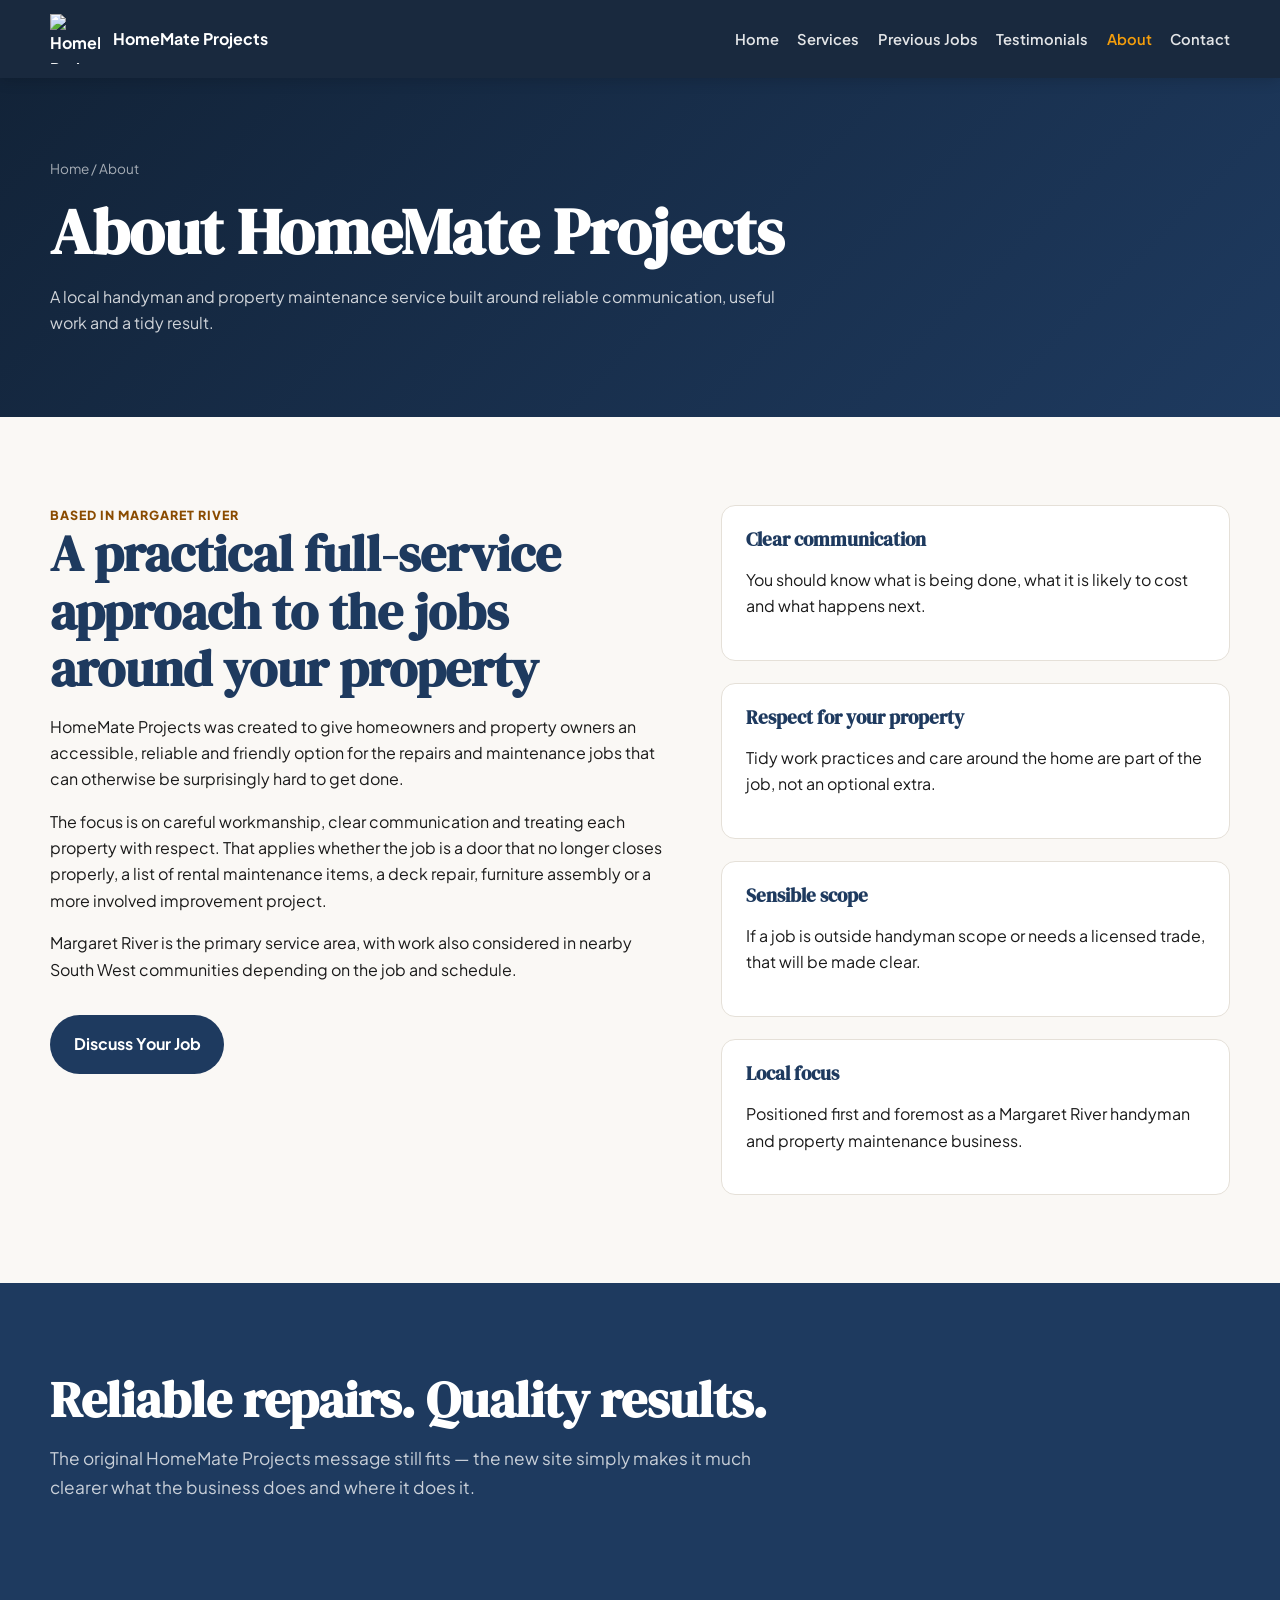
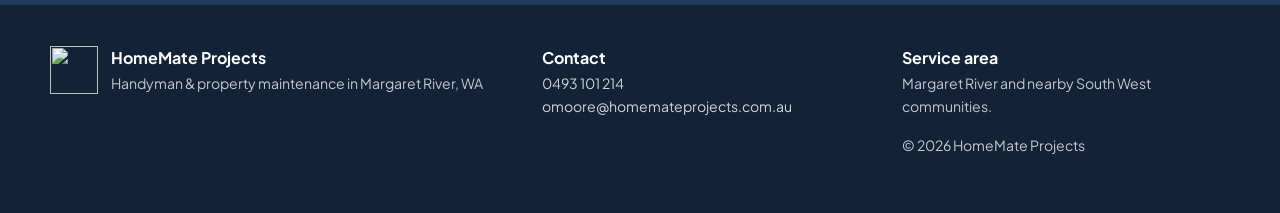
==== about.html @ aeacfdf2 "Add About page" ====
<!doctype html><html lang="en-AU"><head><meta charset="utf-8"><meta name="viewport" content="width=device-width,initial-scale=1"><title>About HomeMate Projects | Margaret River Handyman</title><meta name="description" content="About HomeMate Projects, a Margaret River handyman and property maintenance service focused on reliable repairs, clear communication and quality workmanship."><link rel="canonical" href="https://homemateprojects.com.au/about.html"><link rel="preconnect" href="https://fonts.googleapis.com"><link rel="preconnect" href="https://fonts.gstatic.com" crossorigin><link href="https://fonts.googleapis.com/css2?family=DM+Serif+Display&family=Plus+Jakarta+Sans:wght@400;500;600;700;800&display=swap" rel="stylesheet"><link rel="stylesheet" href="assets/styles.css"></head><body><header class="site-header"><div class="container nav"><a class="brand" href="index.html"><img src="https://homemateprojects.com.au/Circle-Logo.png" alt="HomeMate Projects logo"><span>HomeMate Projects</span></a><button class="menu-btn" aria-label="Toggle menu" aria-expanded="false">☰</button><nav class="nav-links" aria-label="Main navigation"><a href="index.html">Home</a><a href="services.html">Services</a><a href="previous-jobs.html">Previous Jobs</a><a href="testimonials.html">Testimonials</a><a href="about.html" aria-current="page">About</a><a href="contact.html">Contact</a></nav></div></header>
<main><section class="page-hero"><div class="container"><div class="breadcrumbs">Home / About</div><h1>About HomeMate Projects</h1><p>A local handyman and property maintenance service built around reliable communication, useful work and a tidy result.</p></div></section><section class="section"><div class="container split"><div><div class="kicker">Based in Margaret River</div><h2 class="section-title">A practical full-service approach to the jobs around your property</h2><p>HomeMate Projects was created to give homeowners and property owners an accessible, reliable and friendly option for the repairs and maintenance jobs that can otherwise be surprisingly hard to get done.</p><p>The focus is on careful workmanship, clear communication and treating each property with respect. That applies whether the job is a door that no longer closes properly, a list of rental maintenance items, a deck repair, furniture assembly or a more involved improvement project.</p><p>Margaret River is the primary service area, with work also considered in nearby South West communities depending on the job and schedule.</p><div class="actions"><a class="btn btn-navy" href="contact.html">Discuss Your Job</a></div></div><div class="grid"><div class="service-block"><h3>Clear communication</h3><p>You should know what is being done, what it is likely to cost and what happens next.</p></div><div class="service-block"><h3>Respect for your property</h3><p>Tidy work practices and care around the home are part of the job, not an optional extra.</p></div><div class="service-block"><h3>Sensible scope</h3><p>If a job is outside handyman scope or needs a licensed trade, that will be made clear.</p></div><div class="service-block"><h3>Local focus</h3><p>Positioned first and foremost as a Margaret River handyman and property maintenance business.</p></div></div></div></section><section class="section navy"><div class="container"><h2 class="section-title">Reliable repairs. Quality results.</h2><p class="lead">The original HomeMate Projects message still fits — the new site simply makes it much clearer what the business does and where it does it.</p></div></section></main><footer class="footer"><div class="container footer-grid"><div><div class="footer-brand"><img src="https://homemateprojects.com.au/Circle-Logo.png" alt=""><div><strong>HomeMate Projects</strong><div class="small">Handyman & property maintenance in Margaret River, WA</div></div></div></div><div><strong>Contact</strong><p class="small"><a href="tel:0493101214">0493 101 214</a><br><a href="mailto:omoore@homemateprojects.com.au">omoore@homemateprojects.com.au</a></p></div><div><strong>Service area</strong><p class="small">Margaret River and nearby South West communities.</p><p class="small">© 2026 HomeMate Projects</p></div></div></footer><script src="assets/site.js"></script></body></html>
---- assets/styles.css ----
:root{--navy:#1e3a5f;--navy-dark:#122338;--navy-light:#2a4f7e;--amber:#8a4b00;--amber-light:#f59e0b;--amber-pale:#fef3c7;--cream:#faf8f5;--warm-gray:#f4f1ed;--text:#1a1a1a;--muted:#4b5563;--border:#e5e0d8;--white:#fff;--max:1180px}
*{box-sizing:border-box}html{scroll-behavior:smooth}body{margin:0;font-family:'Plus Jakarta Sans',Arial,sans-serif;background:var(--cream);color:var(--text);line-height:1.65}h1,h2,h3{font-family:'DM Serif Display',Georgia,serif;line-height:1.12;margin:0 0 1rem;color:var(--navy)}p{margin:0 0 1rem}a{color:inherit}.container{width:min(var(--max),calc(100% - 2rem));margin:auto}.site-header{position:sticky;top:0;z-index:50;background:rgba(18,35,56,.97);backdrop-filter:blur(10px);box-shadow:0 2px 14px rgba(0,0,0,.16)}.nav{height:78px;display:flex;align-items:center;justify-content:space-between;gap:1.5rem}.brand{display:flex;align-items:center;gap:.8rem;color:#fff;text-decoration:none;font-weight:700}.brand img{width:50px;height:50px;object-fit:contain}.nav-links{display:flex;align-items:center;gap:1.15rem}.nav-links a{color:rgba(255,255,255,.88);text-decoration:none;font-size:.92rem;font-weight:600}.nav-links a:hover,.nav-links a[aria-current=page]{color:var(--amber-light)}.menu-btn{display:none;background:none;border:0;color:#fff;font-size:1.5rem}.hero{position:relative;min-height:74vh;display:grid;place-items:center;background:linear-gradient(135deg,rgba(18,35,56,.94),rgba(30,58,95,.68)),url('https://homemateprojects.com.au/Deck-After.jpeg') center/cover}.hero-inner{padding:7rem 0 6rem;max-width:790px}.eyebrow{display:inline-flex;align-items:center;gap:.6rem;color:var(--amber-light);text-transform:uppercase;font-size:.76rem;font-weight:800;letter-spacing:.12em;margin-bottom:1rem}.eyebrow:before{content:'';width:28px;height:2px;background:currentColor}.hero h1{font-size:clamp(2.7rem,6vw,5.2rem);color:#fff;margin-bottom:1.3rem}.hero p{font-size:1.12rem;color:rgba(255,255,255,.84);max-width:680px}.actions{display:flex;gap:.8rem;flex-wrap:wrap;margin-top:2rem}.btn{display:inline-flex;align-items:center;justify-content:center;padding:.9rem 1.35rem;border-radius:999px;text-decoration:none;font-weight:700;border:2px solid transparent}.btn-primary{background:var(--amber);color:#fff}.btn-primary:hover{background:#6e3900}.btn-outline{border-color:rgba(255,255,255,.45);color:#fff}.btn-navy{background:var(--navy);color:#fff}.section{padding:5.5rem 0}.section.alt{background:var(--warm-gray)}.section.navy{background:var(--navy);color:#fff}.section.navy h2,.section.navy h3{color:#fff}.section-title{font-size:clamp(2rem,4vw,3.2rem);max-width:780px}.lead{font-size:1.08rem;color:var(--muted);max-width:760px}.section.navy .lead{color:rgba(255,255,255,.76)}.grid{display:grid;gap:1.4rem}.cards-3{grid-template-columns:repeat(3,1fr)}.cards-2{grid-template-columns:repeat(2,1fr)}.card{background:#fff;border:1px solid var(--border);border-radius:16px;overflow:hidden;box-shadow:0 10px 28px rgba(30,58,95,.06)}.card img{width:100%;height:220px;object-fit:cover;display:block}.card-body{padding:1.45rem}.card h3{font-size:1.35rem}.list{padding-left:1.2rem}.list li{margin:.45rem 0}.trust{display:grid;grid-template-columns:repeat(4,1fr);gap:1rem}.trust .item{padding:1.25rem;border-radius:14px;background:#fff;border:1px solid var(--border)}.trust strong{display:block;color:var(--navy);margin-bottom:.25rem}.gallery{display:grid;grid-template-columns:repeat(3,1fr);gap:1rem}.gallery figure{margin:0;background:#fff;border:1px solid var(--border);border-radius:14px;overflow:hidden}.gallery img{display:block;width:100%;aspect-ratio:4/3;object-fit:cover}.gallery figcaption{padding:1rem}.quote{position:relative;padding:1.6rem;background:#fff;border:1px solid var(--border);border-radius:16px}.quote .stars{color:var(--amber);letter-spacing:.12em}.quote cite{font-style:normal;font-weight:700;color:var(--navy)}.split{display:grid;grid-template-columns:1.1fr .9fr;gap:3rem;align-items:start}.contact-panel{background:#fff;border:1px solid var(--border);border-radius:18px;padding:1.5rem}.form-row{display:grid;grid-template-columns:1fr 1fr;gap:1rem}.field{display:flex;flex-direction:column;gap:.35rem;margin-bottom:1rem}.field label{font-weight:700;font-size:.9rem;color:var(--navy)}.field input,.field textarea,.field select{width:100%;border:1.5px solid var(--border);border-radius:10px;padding:.85rem 1rem;font:inherit;background:#fff}.field textarea{min-height:150px;resize:vertical}.calendly-wrap{border-radius:18px;overflow:hidden;border:1px solid var(--border);background:#fff}.calendly-wrap iframe{width:100%;height:760px;border:0}.cta{padding:2rem;border-radius:20px;background:var(--navy);color:#fff}.cta h2{color:#fff}.footer{background:var(--navy-dark);color:rgba(255,255,255,.75);padding:2.5rem 0}.footer-grid{display:grid;grid-template-columns:1.4fr 1fr 1fr;gap:2rem}.footer a{color:rgba(255,255,255,.8);text-decoration:none}.footer strong{color:#fff}.small{font-size:.88rem}.service-nav{display:flex;flex-wrap:wrap;gap:.6rem;margin-top:1.2rem}.service-nav a{padding:.55rem .9rem;background:var(--amber-pale);color:var(--amber);border-radius:999px;text-decoration:none;font-weight:700;font-size:.86rem}.page-hero{background:linear-gradient(135deg,var(--navy-dark),var(--navy));color:#fff;padding:5rem 0 4rem}.page-hero h1{color:#fff;font-size:clamp(2.5rem,5vw,4.3rem)}.page-hero p{color:rgba(255,255,255,.8);max-width:760px}.breadcrumbs{font-size:.85rem;color:rgba(255,255,255,.62);margin-bottom:1rem}.notice{background:var(--amber-pale);border-left:4px solid var(--amber);padding:1rem 1.2rem;border-radius:8px}.kicker{font-weight:800;color:var(--amber);text-transform:uppercase;letter-spacing:.08em;font-size:.78rem}.service-block{padding:1.5rem;border:1px solid var(--border);background:#fff;border-radius:14px}.service-block h2{font-size:1.7rem}.area-line{color:var(--muted);font-weight:600}.seo-copy{max-width:820px}.footer-brand{display:flex;gap:.8rem;align-items:center}.footer-brand img{width:48px;height:48px}
@media(max-width:900px){.nav-links{display:none;position:absolute;top:78px;left:0;right:0;background:var(--navy-dark);padding:1rem 1.2rem 1.5rem;flex-direction:column;align-items:flex-start}.nav-links.open{display:flex}.menu-btn{display:block}.cards-3,.cards-2,.trust,.gallery,.split,.footer-grid{grid-template-columns:1fr 1fr}.hero{min-height:68vh}.calendly-wrap iframe{height:700px}}
@media(max-width:620px){.cards-3,.cards-2,.trust,.gallery,.split,.footer-grid,.form-row{grid-template-columns:1fr}.section{padding:4rem 0}.hero-inner{padding:5rem 0}.brand span{display:none}.calendly-wrap iframe{height:680px}}
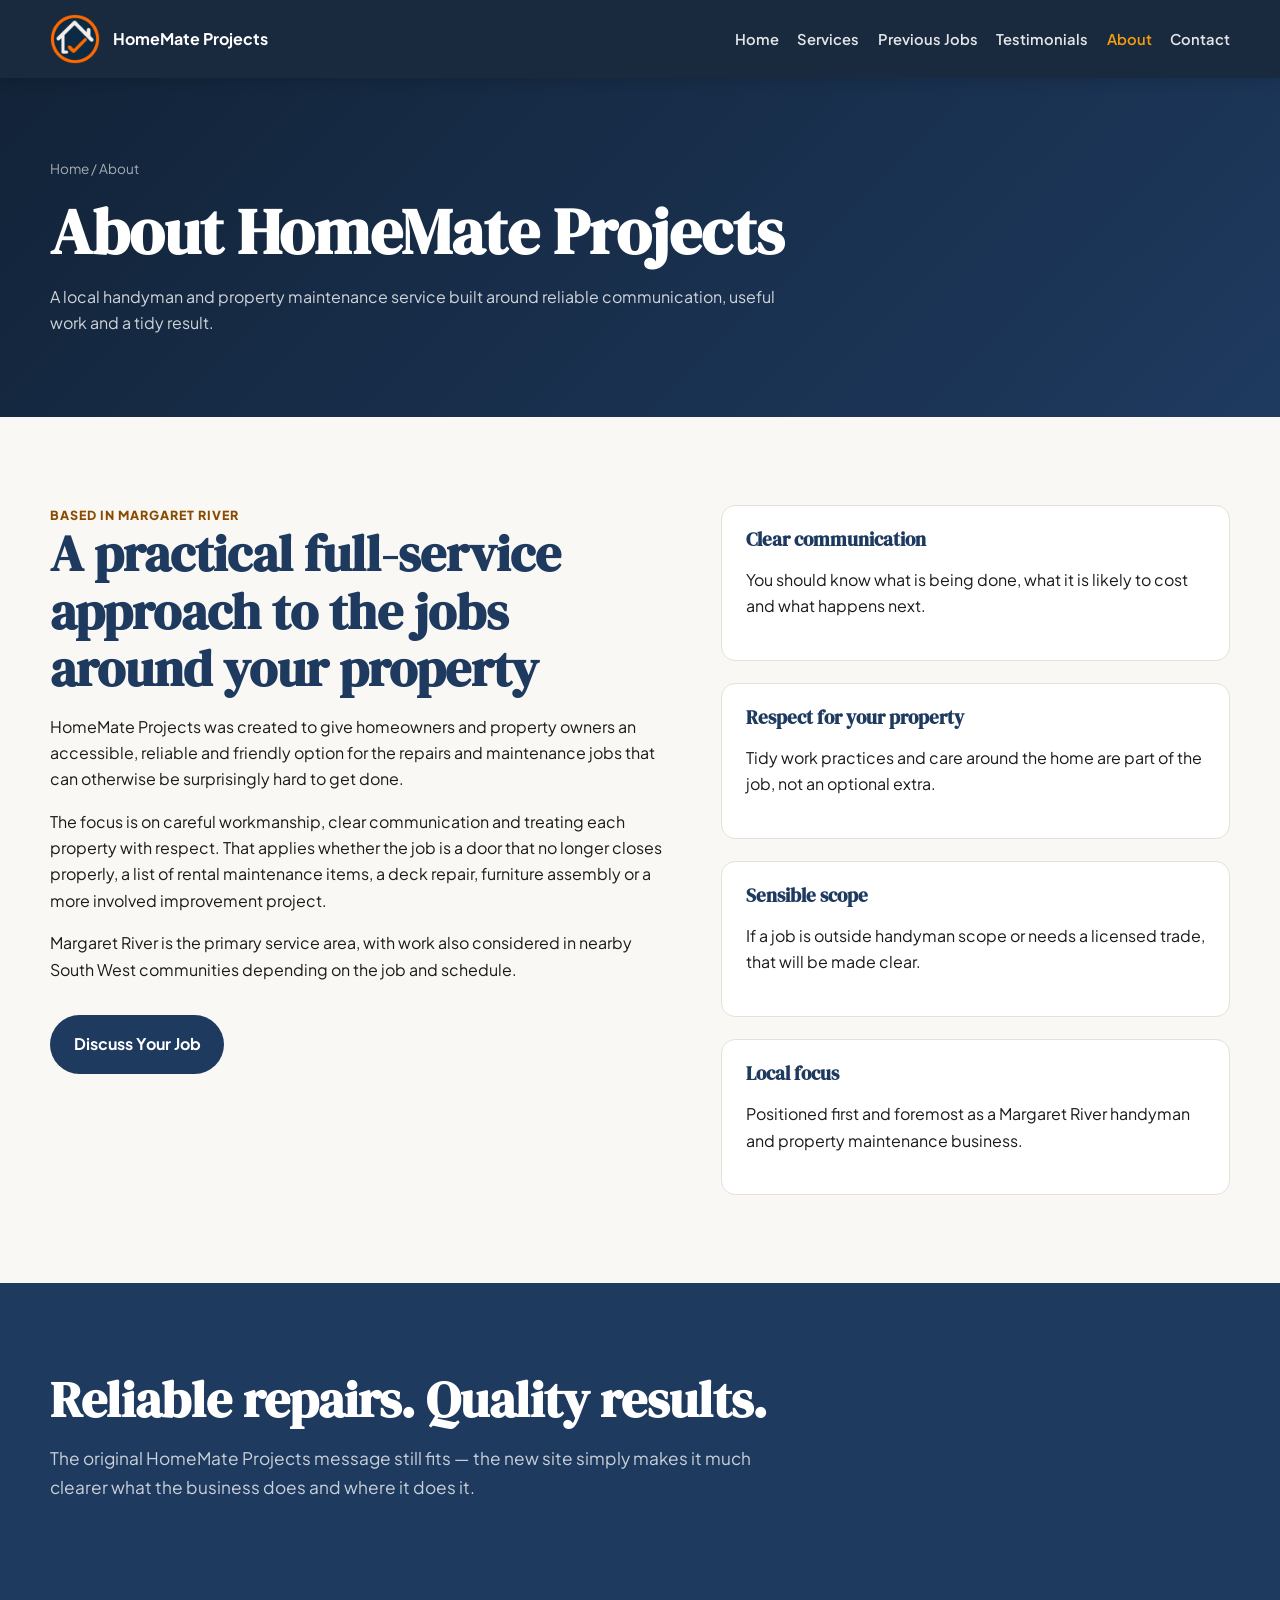
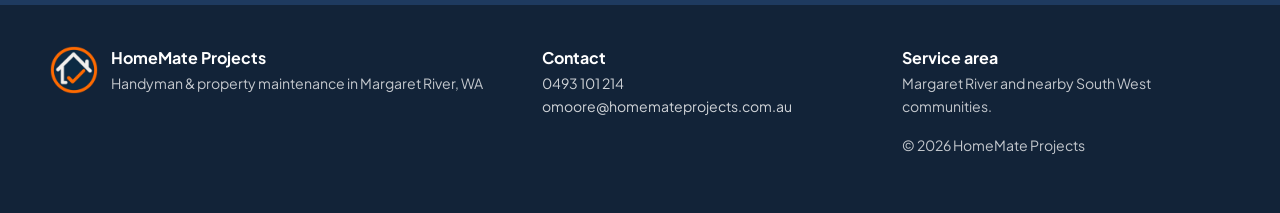
==== commit 3c9c71cc: "Optimise and localise website images [skip ci]" ====
--- a/about.html
+++ b/about.html
@@ -1,2 +1,2 @@
-<!doctype html><html lang="en-AU"><head><meta charset="utf-8"><meta name="viewport" content="width=device-width,initial-scale=1"><title>About HomeMate Projects | Margaret River Handyman</title><meta name="description" content="About HomeMate Projects, a Margaret River handyman and property maintenance service focused on reliable repairs, clear communication and quality workmanship."><link rel="canonical" href="https://homemateprojects.com.au/about.html"><link rel="preconnect" href="https://fonts.googleapis.com"><link rel="preconnect" href="https://fonts.gstatic.com" crossorigin><link href="https://fonts.googleapis.com/css2?family=DM+Serif+Display&family=Plus+Jakarta+Sans:wght@400;500;600;700;800&display=swap" rel="stylesheet"><link rel="stylesheet" href="assets/styles.css"></head><body><header class="site-header"><div class="container nav"><a class="brand" href="index.html"><img src="https://homemateprojects.com.au/Circle-Logo.png" alt="HomeMate Projects logo"><span>HomeMate Projects</span></a><button class="menu-btn" aria-label="Toggle menu" aria-expanded="false">☰</button><nav class="nav-links" aria-label="Main navigation"><a href="index.html">Home</a><a href="services.html">Services</a><a href="previous-jobs.html">Previous Jobs</a><a href="testimonials.html">Testimonials</a><a href="about.html" aria-current="page">About</a><a href="contact.html">Contact</a></nav></div></header>
-<main><section class="page-hero"><div class="container"><div class="breadcrumbs">Home / About</div><h1>About HomeMate Projects</h1><p>A local handyman and property maintenance service built around reliable communication, useful work and a tidy result.</p></div></section><section class="section"><div class="container split"><div><div class="kicker">Based in Margaret River</div><h2 class="section-title">A practical full-service approach to the jobs around your property</h2><p>HomeMate Projects was created to give homeowners and property owners an accessible, reliable and friendly option for the repairs and maintenance jobs that can otherwise be surprisingly hard to get done.</p><p>The focus is on careful workmanship, clear communication and treating each property with respect. That applies whether the job is a door that no longer closes properly, a list of rental maintenance items, a deck repair, furniture assembly or a more involved improvement project.</p><p>Margaret River is the primary service area, with work also considered in nearby South West communities depending on the job and schedule.</p><div class="actions"><a class="btn btn-navy" href="contact.html">Discuss Your Job</a></div></div><div class="grid"><div class="service-block"><h3>Clear communication</h3><p>You should know what is being done, what it is likely to cost and what happens next.</p></div><div class="service-block"><h3>Respect for your property</h3><p>Tidy work practices and care around the home are part of the job, not an optional extra.</p></div><div class="service-block"><h3>Sensible scope</h3><p>If a job is outside handyman scope or needs a licensed trade, that will be made clear.</p></div><div class="service-block"><h3>Local focus</h3><p>Positioned first and foremost as a Margaret River handyman and property maintenance business.</p></div></div></div></section><section class="section navy"><div class="container"><h2 class="section-title">Reliable repairs. Quality results.</h2><p class="lead">The original HomeMate Projects message still fits — the new site simply makes it much clearer what the business does and where it does it.</p></div></section></main><footer class="footer"><div class="container footer-grid"><div><div class="footer-brand"><img src="https://homemateprojects.com.au/Circle-Logo.png" alt=""><div><strong>HomeMate Projects</strong><div class="small">Handyman & property maintenance in Margaret River, WA</div></div></div></div><div><strong>Contact</strong><p class="small"><a href="tel:0493101214">0493 101 214</a><br><a href="mailto:omoore@homemateprojects.com.au">omoore@homemateprojects.com.au</a></p></div><div><strong>Service area</strong><p class="small">Margaret River and nearby South West communities.</p><p class="small">© 2026 HomeMate Projects</p></div></div></footer><script src="assets/site.js"></script></body></html>
+<!doctype html><html lang="en-AU"><head><meta charset="utf-8"><meta name="viewport" content="width=device-width,initial-scale=1"><title>About HomeMate Projects | Margaret River Handyman</title><meta name="description" content="About HomeMate Projects, a Margaret River handyman and property maintenance service focused on reliable repairs, clear communication and quality workmanship."><link rel="canonical" href="https://homemateprojects.com.au/about.html"><link rel="preconnect" href="https://fonts.googleapis.com"><link rel="preconnect" href="https://fonts.gstatic.com" crossorigin><link href="https://fonts.googleapis.com/css2?family=DM+Serif+Display&family=Plus+Jakarta+Sans:wght@400;500;600;700;800&display=swap" rel="stylesheet"><link rel="stylesheet" href="assets/styles.css"></head><body><header class="site-header"><div class="container nav"><a class="brand" href="index.html"><img src="assets/images/home-mate-logo.png" alt="HomeMate Projects logo"><span>HomeMate Projects</span></a><button class="menu-btn" aria-label="Toggle menu" aria-expanded="false">☰</button><nav class="nav-links" aria-label="Main navigation"><a href="index.html">Home</a><a href="services.html">Services</a><a href="previous-jobs.html">Previous Jobs</a><a href="testimonials.html">Testimonials</a><a href="about.html" aria-current="page">About</a><a href="contact.html">Contact</a></nav></div></header>
+<main><section class="page-hero"><div class="container"><div class="breadcrumbs">Home / About</div><h1>About HomeMate Projects</h1><p>A local handyman and property maintenance service built around reliable communication, useful work and a tidy result.</p></div></section><section class="section"><div class="container split"><div><div class="kicker">Based in Margaret River</div><h2 class="section-title">A practical full-service approach to the jobs around your property</h2><p>HomeMate Projects was created to give homeowners and property owners an accessible, reliable and friendly option for the repairs and maintenance jobs that can otherwise be surprisingly hard to get done.</p><p>The focus is on careful workmanship, clear communication and treating each property with respect. That applies whether the job is a door that no longer closes properly, a list of rental maintenance items, a deck repair, furniture assembly or a more involved improvement project.</p><p>Margaret River is the primary service area, with work also considered in nearby South West communities depending on the job and schedule.</p><div class="actions"><a class="btn btn-navy" href="contact.html">Discuss Your Job</a></div></div><div class="grid"><div class="service-block"><h3>Clear communication</h3><p>You should know what is being done, what it is likely to cost and what happens next.</p></div><div class="service-block"><h3>Respect for your property</h3><p>Tidy work practices and care around the home are part of the job, not an optional extra.</p></div><div class="service-block"><h3>Sensible scope</h3><p>If a job is outside handyman scope or needs a licensed trade, that will be made clear.</p></div><div class="service-block"><h3>Local focus</h3><p>Positioned first and foremost as a Margaret River handyman and property maintenance business.</p></div></div></div></section><section class="section navy"><div class="container"><h2 class="section-title">Reliable repairs. Quality results.</h2><p class="lead">The original HomeMate Projects message still fits — the new site simply makes it much clearer what the business does and where it does it.</p></div></section></main><footer class="footer"><div class="container footer-grid"><div><div class="footer-brand"><img src="assets/images/home-mate-logo.png" alt=""><div><strong>HomeMate Projects</strong><div class="small">Handyman & property maintenance in Margaret River, WA</div></div></div></div><div><strong>Contact</strong><p class="small"><a href="tel:0493101214">0493 101 214</a><br><a href="mailto:omoore@homemateprojects.com.au">omoore@homemateprojects.com.au</a></p></div><div><strong>Service area</strong><p class="small">Margaret River and nearby South West communities.</p><p class="small">© 2026 HomeMate Projects</p></div></div></footer><script src="assets/site.js"></script></body></html>
--- a/assets/styles.css
+++ b/assets/styles.css
@@ -1,4 +1,4 @@
 :root{--navy:#1e3a5f;--navy-dark:#122338;--navy-light:#2a4f7e;--amber:#8a4b00;--amber-light:#f59e0b;--amber-pale:#fef3c7;--cream:#faf8f5;--warm-gray:#f4f1ed;--text:#1a1a1a;--muted:#4b5563;--border:#e5e0d8;--white:#fff;--max:1180px}
-*{box-sizing:border-box}html{scroll-behavior:smooth}body{margin:0;font-family:'Plus Jakarta Sans',Arial,sans-serif;background:var(--cream);color:var(--text);line-height:1.65}h1,h2,h3{font-family:'DM Serif Display',Georgia,serif;line-height:1.12;margin:0 0 1rem;color:var(--navy)}p{margin:0 0 1rem}a{color:inherit}.container{width:min(var(--max),calc(100% - 2rem));margin:auto}.site-header{position:sticky;top:0;z-index:50;background:rgba(18,35,56,.97);backdrop-filter:blur(10px);box-shadow:0 2px 14px rgba(0,0,0,.16)}.nav{height:78px;display:flex;align-items:center;justify-content:space-between;gap:1.5rem}.brand{display:flex;align-items:center;gap:.8rem;color:#fff;text-decoration:none;font-weight:700}.brand img{width:50px;height:50px;object-fit:contain}.nav-links{display:flex;align-items:center;gap:1.15rem}.nav-links a{color:rgba(255,255,255,.88);text-decoration:none;font-size:.92rem;font-weight:600}.nav-links a:hover,.nav-links a[aria-current=page]{color:var(--amber-light)}.menu-btn{display:none;background:none;border:0;color:#fff;font-size:1.5rem}.hero{position:relative;min-height:74vh;display:grid;place-items:center;background:linear-gradient(135deg,rgba(18,35,56,.94),rgba(30,58,95,.68)),url('https://homemateprojects.com.au/Deck-After.jpeg') center/cover}.hero-inner{padding:7rem 0 6rem;max-width:790px}.eyebrow{display:inline-flex;align-items:center;gap:.6rem;color:var(--amber-light);text-transform:uppercase;font-size:.76rem;font-weight:800;letter-spacing:.12em;margin-bottom:1rem}.eyebrow:before{content:'';width:28px;height:2px;background:currentColor}.hero h1{font-size:clamp(2.7rem,6vw,5.2rem);color:#fff;margin-bottom:1.3rem}.hero p{font-size:1.12rem;color:rgba(255,255,255,.84);max-width:680px}.actions{display:flex;gap:.8rem;flex-wrap:wrap;margin-top:2rem}.btn{display:inline-flex;align-items:center;justify-content:center;padding:.9rem 1.35rem;border-radius:999px;text-decoration:none;font-weight:700;border:2px solid transparent}.btn-primary{background:var(--amber);color:#fff}.btn-primary:hover{background:#6e3900}.btn-outline{border-color:rgba(255,255,255,.45);color:#fff}.btn-navy{background:var(--navy);color:#fff}.section{padding:5.5rem 0}.section.alt{background:var(--warm-gray)}.section.navy{background:var(--navy);color:#fff}.section.navy h2,.section.navy h3{color:#fff}.section-title{font-size:clamp(2rem,4vw,3.2rem);max-width:780px}.lead{font-size:1.08rem;color:var(--muted);max-width:760px}.section.navy .lead{color:rgba(255,255,255,.76)}.grid{display:grid;gap:1.4rem}.cards-3{grid-template-columns:repeat(3,1fr)}.cards-2{grid-template-columns:repeat(2,1fr)}.card{background:#fff;border:1px solid var(--border);border-radius:16px;overflow:hidden;box-shadow:0 10px 28px rgba(30,58,95,.06)}.card img{width:100%;height:220px;object-fit:cover;display:block}.card-body{padding:1.45rem}.card h3{font-size:1.35rem}.list{padding-left:1.2rem}.list li{margin:.45rem 0}.trust{display:grid;grid-template-columns:repeat(4,1fr);gap:1rem}.trust .item{padding:1.25rem;border-radius:14px;background:#fff;border:1px solid var(--border)}.trust strong{display:block;color:var(--navy);margin-bottom:.25rem}.gallery{display:grid;grid-template-columns:repeat(3,1fr);gap:1rem}.gallery figure{margin:0;background:#fff;border:1px solid var(--border);border-radius:14px;overflow:hidden}.gallery img{display:block;width:100%;aspect-ratio:4/3;object-fit:cover}.gallery figcaption{padding:1rem}.quote{position:relative;padding:1.6rem;background:#fff;border:1px solid var(--border);border-radius:16px}.quote .stars{color:var(--amber);letter-spacing:.12em}.quote cite{font-style:normal;font-weight:700;color:var(--navy)}.split{display:grid;grid-template-columns:1.1fr .9fr;gap:3rem;align-items:start}.contact-panel{background:#fff;border:1px solid var(--border);border-radius:18px;padding:1.5rem}.form-row{display:grid;grid-template-columns:1fr 1fr;gap:1rem}.field{display:flex;flex-direction:column;gap:.35rem;margin-bottom:1rem}.field label{font-weight:700;font-size:.9rem;color:var(--navy)}.field input,.field textarea,.field select{width:100%;border:1.5px solid var(--border);border-radius:10px;padding:.85rem 1rem;font:inherit;background:#fff}.field textarea{min-height:150px;resize:vertical}.calendly-wrap{border-radius:18px;overflow:hidden;border:1px solid var(--border);background:#fff}.calendly-wrap iframe{width:100%;height:760px;border:0}.cta{padding:2rem;border-radius:20px;background:var(--navy);color:#fff}.cta h2{color:#fff}.footer{background:var(--navy-dark);color:rgba(255,255,255,.75);padding:2.5rem 0}.footer-grid{display:grid;grid-template-columns:1.4fr 1fr 1fr;gap:2rem}.footer a{color:rgba(255,255,255,.8);text-decoration:none}.footer strong{color:#fff}.small{font-size:.88rem}.service-nav{display:flex;flex-wrap:wrap;gap:.6rem;margin-top:1.2rem}.service-nav a{padding:.55rem .9rem;background:var(--amber-pale);color:var(--amber);border-radius:999px;text-decoration:none;font-weight:700;font-size:.86rem}.page-hero{background:linear-gradient(135deg,var(--navy-dark),var(--navy));color:#fff;padding:5rem 0 4rem}.page-hero h1{color:#fff;font-size:clamp(2.5rem,5vw,4.3rem)}.page-hero p{color:rgba(255,255,255,.8);max-width:760px}.breadcrumbs{font-size:.85rem;color:rgba(255,255,255,.62);margin-bottom:1rem}.notice{background:var(--amber-pale);border-left:4px solid var(--amber);padding:1rem 1.2rem;border-radius:8px}.kicker{font-weight:800;color:var(--amber);text-transform:uppercase;letter-spacing:.08em;font-size:.78rem}.service-block{padding:1.5rem;border:1px solid var(--border);background:#fff;border-radius:14px}.service-block h2{font-size:1.7rem}.area-line{color:var(--muted);font-weight:600}.seo-copy{max-width:820px}.footer-brand{display:flex;gap:.8rem;align-items:center}.footer-brand img{width:48px;height:48px}
+*{box-sizing:border-box}html{scroll-behavior:smooth}body{margin:0;font-family:'Plus Jakarta Sans',Arial,sans-serif;background:var(--cream);color:var(--text);line-height:1.65}h1,h2,h3{font-family:'DM Serif Display',Georgia,serif;line-height:1.12;margin:0 0 1rem;color:var(--navy)}p{margin:0 0 1rem}a{color:inherit}.container{width:min(var(--max),calc(100% - 2rem));margin:auto}.site-header{position:sticky;top:0;z-index:50;background:rgba(18,35,56,.97);backdrop-filter:blur(10px);box-shadow:0 2px 14px rgba(0,0,0,.16)}.nav{height:78px;display:flex;align-items:center;justify-content:space-between;gap:1.5rem}.brand{display:flex;align-items:center;gap:.8rem;color:#fff;text-decoration:none;font-weight:700}.brand img{width:50px;height:50px;object-fit:contain}.nav-links{display:flex;align-items:center;gap:1.15rem}.nav-links a{color:rgba(255,255,255,.88);text-decoration:none;font-size:.92rem;font-weight:600}.nav-links a:hover,.nav-links a[aria-current=page]{color:var(--amber-light)}.menu-btn{display:none;background:none;border:0;color:#fff;font-size:1.5rem}.hero{position:relative;min-height:74vh;display:grid;place-items:center;background:linear-gradient(135deg,rgba(18,35,56,.94),rgba(30,58,95,.68)),url('assets/images/deck-after.webp') center/cover}.hero-inner{padding:7rem 0 6rem;max-width:790px}.eyebrow{display:inline-flex;align-items:center;gap:.6rem;color:var(--amber-light);text-transform:uppercase;font-size:.76rem;font-weight:800;letter-spacing:.12em;margin-bottom:1rem}.eyebrow:before{content:'';width:28px;height:2px;background:currentColor}.hero h1{font-size:clamp(2.7rem,6vw,5.2rem);color:#fff;margin-bottom:1.3rem}.hero p{font-size:1.12rem;color:rgba(255,255,255,.84);max-width:680px}.actions{display:flex;gap:.8rem;flex-wrap:wrap;margin-top:2rem}.btn{display:inline-flex;align-items:center;justify-content:center;padding:.9rem 1.35rem;border-radius:999px;text-decoration:none;font-weight:700;border:2px solid transparent}.btn-primary{background:var(--amber);color:#fff}.btn-primary:hover{background:#6e3900}.btn-outline{border-color:rgba(255,255,255,.45);color:#fff}.btn-navy{background:var(--navy);color:#fff}.section{padding:5.5rem 0}.section.alt{background:var(--warm-gray)}.section.navy{background:var(--navy);color:#fff}.section.navy h2,.section.navy h3{color:#fff}.section-title{font-size:clamp(2rem,4vw,3.2rem);max-width:780px}.lead{font-size:1.08rem;color:var(--muted);max-width:760px}.section.navy .lead{color:rgba(255,255,255,.76)}.grid{display:grid;gap:1.4rem}.cards-3{grid-template-columns:repeat(3,1fr)}.cards-2{grid-template-columns:repeat(2,1fr)}.card{background:#fff;border:1px solid var(--border);border-radius:16px;overflow:hidden;box-shadow:0 10px 28px rgba(30,58,95,.06)}.card img{width:100%;height:220px;object-fit:cover;display:block}.card-body{padding:1.45rem}.card h3{font-size:1.35rem}.list{padding-left:1.2rem}.list li{margin:.45rem 0}.trust{display:grid;grid-template-columns:repeat(4,1fr);gap:1rem}.trust .item{padding:1.25rem;border-radius:14px;background:#fff;border:1px solid var(--border)}.trust strong{display:block;color:var(--navy);margin-bottom:.25rem}.gallery{display:grid;grid-template-columns:repeat(3,1fr);gap:1rem}.gallery figure{margin:0;background:#fff;border:1px solid var(--border);border-radius:14px;overflow:hidden}.gallery img{display:block;width:100%;aspect-ratio:4/3;object-fit:cover}.gallery figcaption{padding:1rem}.quote{position:relative;padding:1.6rem;background:#fff;border:1px solid var(--border);border-radius:16px}.quote .stars{color:var(--amber);letter-spacing:.12em}.quote cite{font-style:normal;font-weight:700;color:var(--navy)}.split{display:grid;grid-template-columns:1.1fr .9fr;gap:3rem;align-items:start}.contact-panel{background:#fff;border:1px solid var(--border);border-radius:18px;padding:1.5rem}.form-row{display:grid;grid-template-columns:1fr 1fr;gap:1rem}.field{display:flex;flex-direction:column;gap:.35rem;margin-bottom:1rem}.field label{font-weight:700;font-size:.9rem;color:var(--navy)}.field input,.field textarea,.field select{width:100%;border:1.5px solid var(--border);border-radius:10px;padding:.85rem 1rem;font:inherit;background:#fff}.field textarea{min-height:150px;resize:vertical}.calendly-wrap{border-radius:18px;overflow:hidden;border:1px solid var(--border);background:#fff}.calendly-wrap iframe{width:100%;height:760px;border:0}.cta{padding:2rem;border-radius:20px;background:var(--navy);color:#fff}.cta h2{color:#fff}.footer{background:var(--navy-dark);color:rgba(255,255,255,.75);padding:2.5rem 0}.footer-grid{display:grid;grid-template-columns:1.4fr 1fr 1fr;gap:2rem}.footer a{color:rgba(255,255,255,.8);text-decoration:none}.footer strong{color:#fff}.small{font-size:.88rem}.service-nav{display:flex;flex-wrap:wrap;gap:.6rem;margin-top:1.2rem}.service-nav a{padding:.55rem .9rem;background:var(--amber-pale);color:var(--amber);border-radius:999px;text-decoration:none;font-weight:700;font-size:.86rem}.page-hero{background:linear-gradient(135deg,var(--navy-dark),var(--navy));color:#fff;padding:5rem 0 4rem}.page-hero h1{color:#fff;font-size:clamp(2.5rem,5vw,4.3rem)}.page-hero p{color:rgba(255,255,255,.8);max-width:760px}.breadcrumbs{font-size:.85rem;color:rgba(255,255,255,.62);margin-bottom:1rem}.notice{background:var(--amber-pale);border-left:4px solid var(--amber);padding:1rem 1.2rem;border-radius:8px}.kicker{font-weight:800;color:var(--amber);text-transform:uppercase;letter-spacing:.08em;font-size:.78rem}.service-block{padding:1.5rem;border:1px solid var(--border);background:#fff;border-radius:14px}.service-block h2{font-size:1.7rem}.area-line{color:var(--muted);font-weight:600}.seo-copy{max-width:820px}.footer-brand{display:flex;gap:.8rem;align-items:center}.footer-brand img{width:48px;height:48px}
 @media(max-width:900px){.nav-links{display:none;position:absolute;top:78px;left:0;right:0;background:var(--navy-dark);padding:1rem 1.2rem 1.5rem;flex-direction:column;align-items:flex-start}.nav-links.open{display:flex}.menu-btn{display:block}.cards-3,.cards-2,.trust,.gallery,.split,.footer-grid{grid-template-columns:1fr 1fr}.hero{min-height:68vh}.calendly-wrap iframe{height:700px}}
 @media(max-width:620px){.cards-3,.cards-2,.trust,.gallery,.split,.footer-grid,.form-row{grid-template-columns:1fr}.section{padding:4rem 0}.hero-inner{padding:5rem 0}.brand span{display:none}.calendly-wrap iframe{height:680px}}
